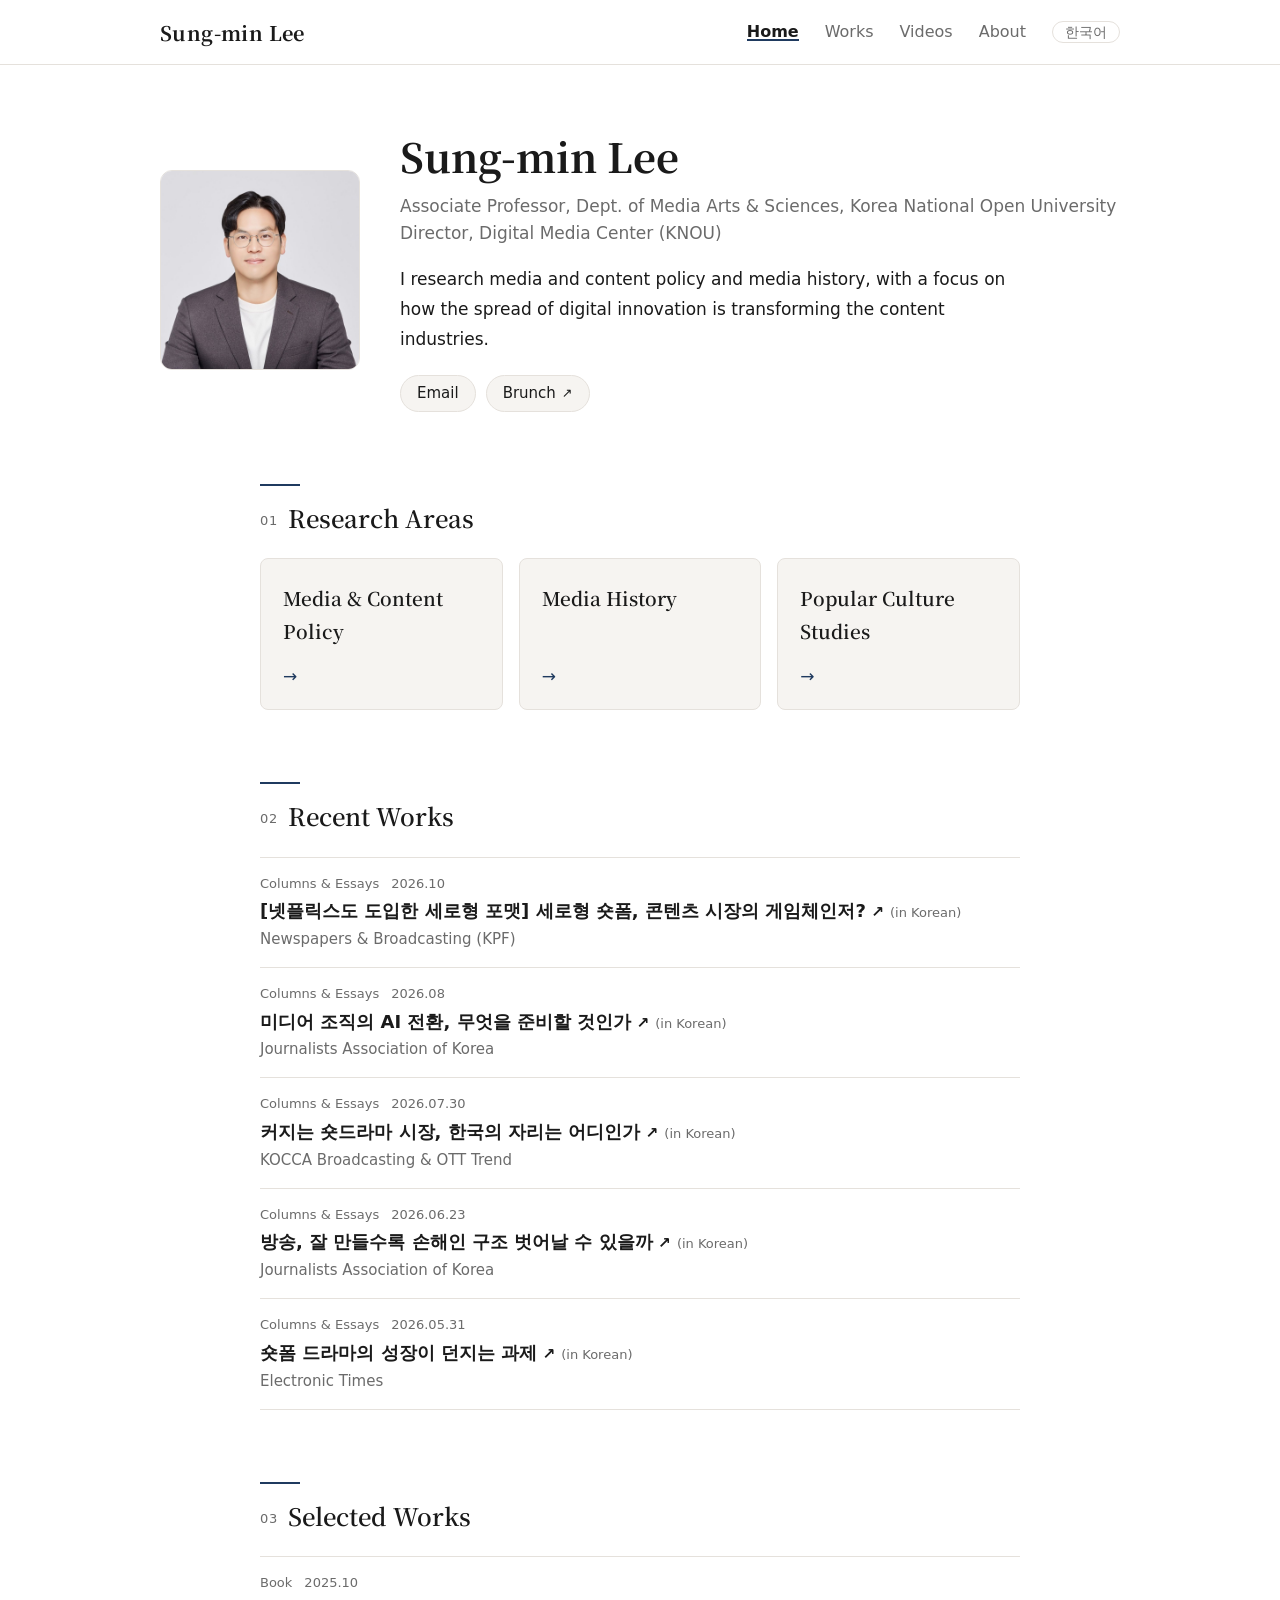
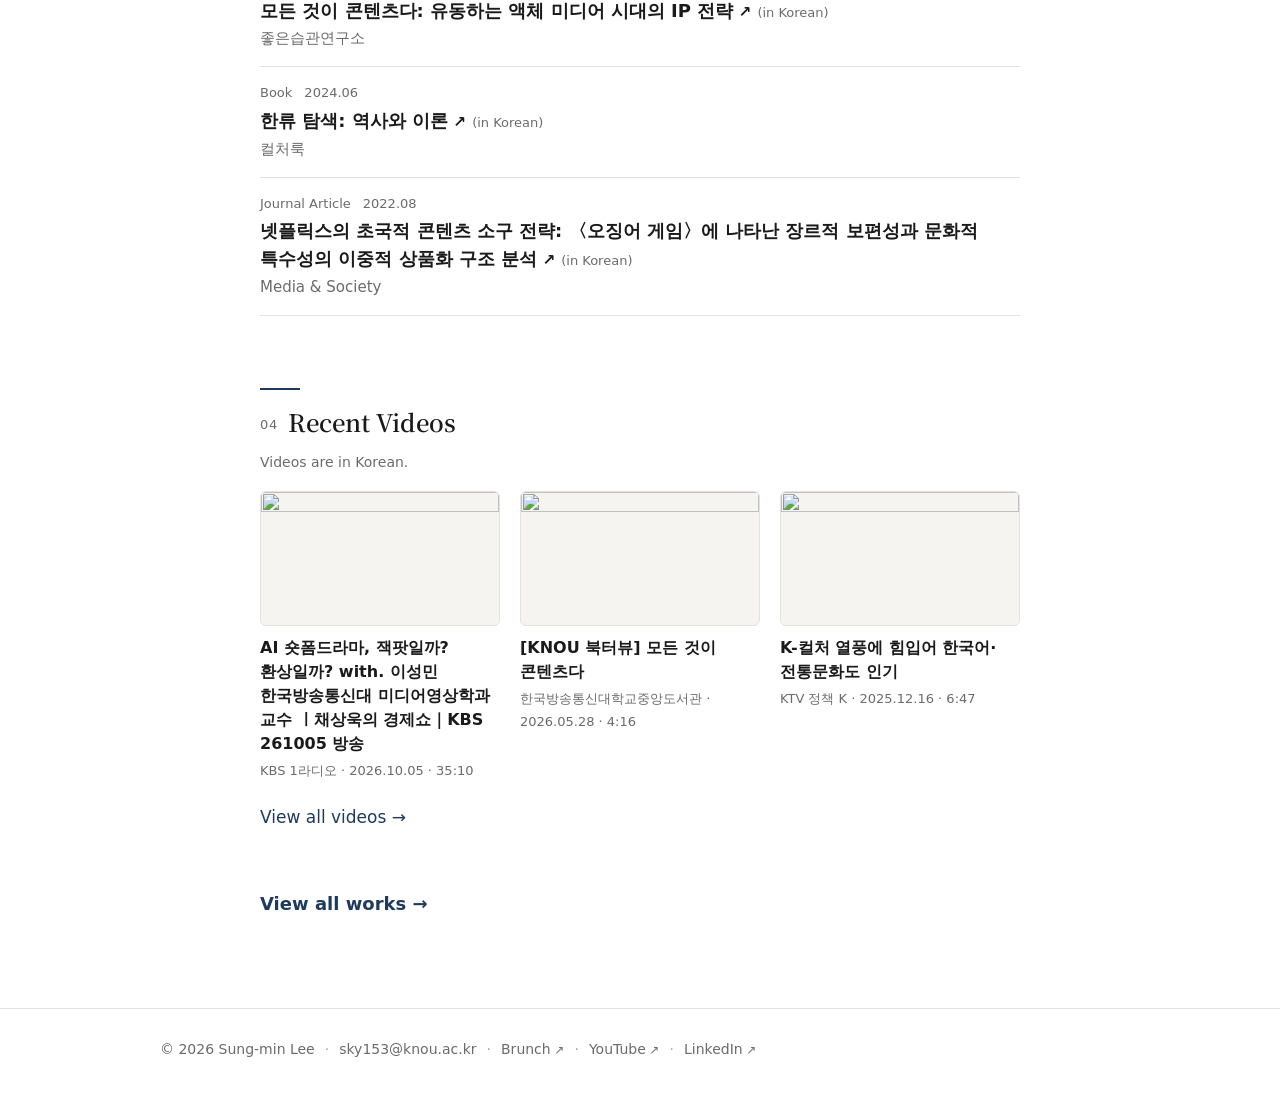
==== en/index.html @ f835ebbb "사이트 갱신" ====
<!DOCTYPE html><html lang="en"><head><meta charset="utf-8"><meta name="viewport" content="width=device-width, initial-scale=1"><title>Sung-min Lee — Media &amp; Content Researcher</title><meta name="description" content="Columns, journal articles, books, research reports and lectures by Sung-min Lee, media and content industry researcher."><link rel="canonical" href="https://starskyplum153.github.io/en/"><link rel="alternate" hreflang="ko" href="https://starskyplum153.github.io/"><link rel="alternate" hreflang="en" href="https://starskyplum153.github.io/en/"><link rel="alternate" hreflang="x-default" href="https://starskyplum153.github.io/"><link rel="icon" type="image/svg+xml" href="/favicon.svg"><link rel="sitemap" href="/sitemap-index.xml"><meta name="color-scheme" content="dark light"><meta name="theme-color" content="#14110f" media="(prefers-color-scheme: dark)"><meta name="theme-color" content="#ffffff" media="(prefers-color-scheme: light)"><meta property="og:type" content="website"><meta property="og:site_name" content="Sung-min Lee — Media &amp; Content Researcher"><meta property="og:title" content="Sung-min Lee — Media &amp; Content Researcher"><meta property="og:description" content="Columns, journal articles, books, research reports and lectures by Sung-min Lee, media and content industry researcher."><meta property="og:url" content="https://starskyplum153.github.io/en/"><meta property="og:locale" content="en_US"><meta property="og:image" content="https://starskyplum153.github.io/images/profile.jpg"><meta name="twitter:card" content="summary"><link rel="preconnect" href="https://fonts.googleapis.com"><link rel="preconnect" href="https://fonts.gstatic.com" crossorigin><link rel="preconnect" href="https://cdn.jsdelivr.net" crossorigin><link rel="stylesheet" href="https://fonts.googleapis.com/css2?family=Noto+Serif+KR:wght@600;700&display=swap"><link rel="stylesheet" href="https://cdn.jsdelivr.net/gh/orioncactus/pretendard@v1.3.9/dist/web/variable/pretendardvariable-dynamic-subset.min.css"><script>
      document.documentElement.classList.add('js');
      document.addEventListener('astro:after-swap', function () { document.documentElement.classList.add('js'); });
    </script><meta name="astro-view-transitions-enabled" content="true"><meta name="astro-view-transitions-fallback" content="animate"><script type="module" src="/_astro/ClientRouter.astro_astro_type_script_index_0_lang.CYDbzu1r.js"></script><link rel="stylesheet" href="/_astro/Base.D7Mw3_2_.css"><style>.video-title[data-astro-cid-bnnieqso],.video-meta[data-astro-cid-bnnieqso]{margin:0}.video-title[data-astro-cid-bnnieqso]{margin:10px 0 4px}
.work[data-astro-cid-6okrshuk]{border-top:1px solid var(--line);padding:20px 0}.work[data-astro-cid-6okrshuk].compact{padding:16px 0}.meta[data-astro-cid-6okrshuk]{color:var(--muted);font-variant-numeric:tabular-nums;gap:12px;font-size:13px;line-height:1.5;display:flex}.title[data-astro-cid-6okrshuk]{font-family:var(--sans);margin:4px 0 2px;font-size:18px;font-weight:700;line-height:1.55}.title[data-astro-cid-6okrshuk] a[data-astro-cid-6okrshuk]{color:var(--text)}.title[data-astro-cid-6okrshuk] a[data-astro-cid-6okrshuk]:hover{color:var(--accent)}.in-ko[data-astro-cid-6okrshuk]{color:var(--muted);margin-left:6px;font-size:13px;font-weight:400}.title-en[data-astro-cid-6okrshuk]{color:var(--muted);margin:0 0 2px;font-size:16px;font-style:italic;line-height:1.6}.byline[data-astro-cid-6okrshuk]{margin:2px 0 0;font-size:16px;line-height:1.6}.compact[data-astro-cid-6okrshuk] .byline[data-astro-cid-6okrshuk]{color:var(--muted);font-size:15px}.summary[data-astro-cid-6okrshuk]{color:var(--muted);margin:4px 0 0;font-size:14px;line-height:1.6}.extras[data-astro-cid-6okrshuk]{flex-wrap:wrap;gap:6px;margin:10px 0 0;display:flex}
.photo[data-astro-cid-6gkthxv2]{object-fit:cover;background:var(--surface);border-radius:12px;flex:none}.photo[data-astro-cid-6gkthxv2].round{border-radius:50%}.placeholder[data-astro-cid-6gkthxv2]{font-family:var(--serif);color:var(--accent);justify-content:center;align-items:center;font-size:64px;font-weight:700;display:flex}
.intro[data-astro-cid-bkwvb2u2]{grid-template-columns:200px 1fr;align-items:center;gap:40px;padding-top:16px;display:grid}.name[data-astro-cid-bkwvb2u2]{margin-bottom:10px;font-size:40px}.titles[data-astro-cid-bkwvb2u2]{color:var(--muted);flex-direction:column;margin:0;line-height:1.6;display:flex}.tagline[data-astro-cid-bkwvb2u2]{max-width:620px;margin:18px 0 0}@media (width<=640px){.intro[data-astro-cid-bkwvb2u2]{grid-template-columns:1fr;gap:24px}.intro[data-astro-cid-bkwvb2u2] .photo{width:140px;height:140px}.name[data-astro-cid-bkwvb2u2]{font-size:32px}}.axes[data-astro-cid-bkwvb2u2]{grid-template-columns:repeat(3,minmax(0,1fr));gap:16px;margin:0;padding:0;list-style:none;display:grid}.axes[data-astro-cid-bkwvb2u2] a[data-astro-cid-bkwvb2u2]{border:1px solid var(--line);background:var(--surface);height:100%;color:var(--text);border-radius:8px;flex-direction:column;gap:6px;padding:22px 22px 18px;display:flex}.axes[data-astro-cid-bkwvb2u2] a[data-astro-cid-bkwvb2u2]:hover{border-color:var(--accent);text-decoration:none}.axis-title[data-astro-cid-bkwvb2u2]{font-family:var(--serif);font-size:19px;font-weight:600}.axis-desc[data-astro-cid-bkwvb2u2]{color:var(--muted);font-size:15px;line-height:1.65}.axis-go[data-astro-cid-bkwvb2u2]{color:var(--accent);margin-top:auto;padding-top:8px}@media (width<=767px){.axes[data-astro-cid-bkwvb2u2]{grid-template-columns:1fr}}.home-videos[data-astro-cid-bkwvb2u2]{grid-template-columns:repeat(3,minmax(0,1fr))}@media (width<=767px){.home-videos[data-astro-cid-bkwvb2u2]{grid-template-columns:1fr}}.work-list[data-astro-cid-bkwvb2u2]{border-bottom:1px solid var(--line);margin:0;padding:0;list-style:none}.note[data-astro-cid-bkwvb2u2]{margin:-12px 0 16px}.more[data-astro-cid-bkwvb2u2]{margin:20px 0 0}.all-works[data-astro-cid-bkwvb2u2]{margin-top:56px;font-size:18px;font-weight:600}
</style></head><body><a class="skip-link" href="#main">Skip to content</a><header class="site-header" data-astro-cid-nen7h5rs><div class="container wide bar" data-astro-cid-nen7h5rs><a class="brand" href="/en/" data-astro-cid-nen7h5rs>Sung-min Lee</a><button class="menu-toggle" type="button" aria-expanded="false" aria-controls="site-nav" aria-label="Open menu" data-astro-cid-nen7h5rs><span aria-hidden="true" data-astro-cid-nen7h5rs></span></button><nav id="site-nav" class="site-nav" aria-label="Main menu" data-astro-cid-nen7h5rs><ul data-astro-cid-nen7h5rs><li data-astro-cid-nen7h5rs><a href="/en/" aria-current="page" data-astro-cid-nen7h5rs>Home</a></li><li data-astro-cid-nen7h5rs><a href="/en/works/" data-astro-cid-nen7h5rs>Works</a></li><li data-astro-cid-nen7h5rs><a href="/en/videos/" data-astro-cid-nen7h5rs>Videos</a></li><li data-astro-cid-nen7h5rs><a href="/en/about/" data-astro-cid-nen7h5rs>About</a></li><li class="lang-switch" data-astro-cid-nen7h5rs><a href="/" hreflang="ko" lang="ko" aria-label="한국어 페이지" data-lang-switch data-astro-cid-nen7h5rs>한국어</a></li></ul></nav></div></header><script type="module">function e(){let e=document.querySelector(`.menu-toggle`),t=document.getElementById(`site-nav`);e&&t&&e.addEventListener(`click`,()=>{let n=e.getAttribute(`aria-expanded`)===`true`;e.setAttribute(`aria-expanded`,String(!n)),t.classList.toggle(`open`,!n)});let n=document.querySelector(`[data-lang-switch]`);n&&n.addEventListener(`click`,()=>{let e=new URL(n.href);e.search=location.search,n.href=e.href})}document.addEventListener(`astro:page-load`,e);</script><main id="main"><div class="container wide" data-astro-cid-bkwvb2u2><section class="intro" data-astro-cid-bkwvb2u2><img class="photo framed" src="/images/profile.jpg" alt="Sung-min Lee" width="200" height="200" style="width:200px;height:200px" data-astro-cid-6gkthxv2><div class="intro-text" data-astro-cid-bkwvb2u2><h1 class="name" data-astro-cid-bkwvb2u2>Sung-min Lee</h1><p class="titles" data-astro-cid-bkwvb2u2><span data-astro-cid-bkwvb2u2>Associate Professor, Dept. of Media Arts &amp; Sciences, Korea National Open University</span><span data-astro-cid-bkwvb2u2>Director, Digital Media Center (KNOU)</span></p><p class="tagline" data-astro-cid-bkwvb2u2>I research media and content policy and media history, with a focus on how the spread of digital innovation is transforming the content industries.</p><div class="btn-row" data-astro-cid-bkwvb2u2><a class="btn" href="mailto:sky153@knou.ac.kr" data-astro-cid-bkwvb2u2>Email</a><a class="btn ext" href="https://brunch.co.kr/@sky153" target="_blank" rel="noopener" data-astro-cid-bkwvb2u2>Brunch</a></div></div></section></div><div class="container" data-astro-cid-bkwvb2u2><section class="section" aria-labelledby="h-axes" data-astro-cid-bkwvb2u2><h2 class="section-title" id="h-axes" data-astro-cid-bkwvb2u2><span class="section-num" data-astro-cid-bkwvb2u2>01</span>Research Areas</h2><ul class="axes" data-astro-cid-bkwvb2u2><li data-astro-cid-bkwvb2u2><a href="/en/works/?topic=policy" data-astro-cid-bkwvb2u2><span class="axis-title" data-astro-cid-bkwvb2u2>Media &amp; Content Policy</span><span class="axis-go" aria-hidden="true" data-astro-cid-bkwvb2u2>→</span></a></li><li data-astro-cid-bkwvb2u2><a href="/en/works/?topic=history" data-astro-cid-bkwvb2u2><span class="axis-title" data-astro-cid-bkwvb2u2>Media History</span><span class="axis-go" aria-hidden="true" data-astro-cid-bkwvb2u2>→</span></a></li><li data-astro-cid-bkwvb2u2><a href="/en/works/?topic=industry,hallyu" data-astro-cid-bkwvb2u2><span class="axis-title" data-astro-cid-bkwvb2u2>Popular Culture Studies</span><span class="axis-go" aria-hidden="true" data-astro-cid-bkwvb2u2>→</span></a></li></ul></section><section class="section" aria-labelledby="h-recent" data-astro-cid-bkwvb2u2><h2 class="section-title" id="h-recent" data-astro-cid-bkwvb2u2><span class="section-num" data-astro-cid-bkwvb2u2>02</span>Recent Works</h2><ul class="work-list" data-astro-cid-bkwvb2u2><li class="work compact" data-tab="column" data-type="column" data-year="2026" data-topics="broadcast,industry" data-tags="숏폼|세로형 포맷|넷플릭스" data-search="[넷플릭스도도입한세로형포맷]세로형숏폼,콘텐츠시장의게임체인저?한국언론진흥재단「신문과방송」2026년10월호newspapers&amp;broadcasting(kpf)숏폼세로형포맷넷플릭스" data-astro-cid-6okrshuk><div class="meta" data-astro-cid-6okrshuk><span class="type" data-astro-cid-6okrshuk>Columns &amp; Essays</span><time datetime="2026-10-01" data-astro-cid-6okrshuk>2026.10</time></div><h3 class="title" data-astro-cid-6okrshuk><a href="https://www.kpf.or.kr/synap/skin/doc.html?fn=P9FHH3F3AMP5QEJ.pdf&amp;rs=/synap/result/research/" target="_blank" rel="noopener" class="ext" data-astro-cid-6okrshuk>[넷플릭스도 도입한 세로형 포맷] 세로형 숏폼, 콘텐츠 시장의 게임체인저?</a><span class="in-ko" data-astro-cid-6okrshuk>(in Korean)</span></h3><p class="byline" data-astro-cid-6okrshuk>Newspapers &amp; Broadcasting (KPF)</p></li><li class="work compact" data-tab="column" data-type="column" data-year="2026" data-topics="industry" data-tags="AI|언론사|제작 관행" data-search="미디어조직의ai전환,무엇을준비할것인가기자협회보「언론다시보기」journalistsassociationofkoreaai언론사제작관행" data-astro-cid-6okrshuk><div class="meta" data-astro-cid-6okrshuk><span class="type" data-astro-cid-6okrshuk>Columns &amp; Essays</span><time datetime="2026-08-01" data-astro-cid-6okrshuk>2026.08</time></div><h3 class="title" data-astro-cid-6okrshuk><a href="http://www.journalist.or.kr/news/article.html?no=61535" target="_blank" rel="noopener" class="ext" data-astro-cid-6okrshuk>미디어 조직의 AI 전환, 무엇을 준비할 것인가</a><span class="in-ko" data-astro-cid-6okrshuk>(in Korean)</span></h3><p class="byline" data-astro-cid-6okrshuk>Journalists Association of Korea</p></li><li class="work compact" data-tab="column" data-type="column" data-year="2026" data-topics="broadcast,industry" data-tags="숏폼|숏드라마|해외 플랫폼" data-search="커지는숏드라마시장,한국의자리는어디인가한국콘텐츠진흥원「방송영상·ott트렌드」2026vol.2koccabroadcasting&amp;otttrend숏폼숏드라마해외플랫폼" data-astro-cid-6okrshuk><div class="meta" data-astro-cid-6okrshuk><span class="type" data-astro-cid-6okrshuk>Columns &amp; Essays</span><time datetime="2026-07-30" data-astro-cid-6okrshuk>2026.07.30</time></div><h3 class="title" data-astro-cid-6okrshuk><a href="https://www.kocca.kr/trendott/2026/vol02/spotlight_1.html" target="_blank" rel="noopener" class="ext" data-astro-cid-6okrshuk>커지는 숏드라마 시장, 한국의 자리는 어디인가</a><span class="in-ko" data-astro-cid-6okrshuk>(in Korean)</span></h3><p class="byline" data-astro-cid-6okrshuk>KOCCA Broadcasting &amp; OTT Trend</p></li><li class="work compact" data-tab="column" data-type="column" data-year="2026" data-topics="broadcast,policy" data-tags="제작비|재원 구조|지상파" data-search="방송,잘만들수록손해인구조벗어날수있을까기자협회보「언론다시보기」journalistsassociationofkorea제작비재원구조지상파" data-astro-cid-6okrshuk><div class="meta" data-astro-cid-6okrshuk><span class="type" data-astro-cid-6okrshuk>Columns &amp; Essays</span><time datetime="2026-06-23" data-astro-cid-6okrshuk>2026.06.23</time></div><h3 class="title" data-astro-cid-6okrshuk><a href="http://www.journalist.or.kr/news/article.html?no=61136" target="_blank" rel="noopener" class="ext" data-astro-cid-6okrshuk>방송, 잘 만들수록 손해인 구조 벗어날 수 있을까</a><span class="in-ko" data-astro-cid-6okrshuk>(in Korean)</span></h3><p class="byline" data-astro-cid-6okrshuk>Journalists Association of Korea</p></li><li class="work compact" data-tab="column" data-type="column" data-year="2026" data-topics="broadcast,industry" data-tags="숏폼|숏드라마" data-search="숏폼드라마의성장이던지는과제전자신문「et시론」electronictimes숏폼숏드라마" data-astro-cid-6okrshuk><div class="meta" data-astro-cid-6okrshuk><span class="type" data-astro-cid-6okrshuk>Columns &amp; Essays</span><time datetime="2026-05-31" data-astro-cid-6okrshuk>2026.05.31</time></div><h3 class="title" data-astro-cid-6okrshuk><a href="https://www.etnews.com/20260531000069" target="_blank" rel="noopener" class="ext" data-astro-cid-6okrshuk>숏폼 드라마의 성장이 던지는 과제</a><span class="in-ko" data-astro-cid-6okrshuk>(in Korean)</span></h3><p class="byline" data-astro-cid-6okrshuk>Electronic Times</p></li></ul></section><section class="section" aria-labelledby="h-featured" data-astro-cid-bkwvb2u2><h2 class="section-title" id="h-featured" data-astro-cid-bkwvb2u2><span class="section-num" data-astro-cid-bkwvb2u2>03</span>Selected Works</h2><ul class="work-list" data-astro-cid-bkwvb2u2><li class="work compact" data-tab="publication" data-type="book" data-year="2025" data-topics="industry" data-tags="콘텐츠 IP|액체 미디어" data-search="모든것이콘텐츠다:유동하는액체미디어시대의ip전략everythingiscontent:ipstrategyintheageofliquidmedia좋은습관연구소콘텐츠ip액체미디어" data-astro-cid-6okrshuk><div class="meta" data-astro-cid-6okrshuk><span class="type" data-astro-cid-6okrshuk>Book</span><time datetime="2025-10-01" data-astro-cid-6okrshuk>2025.10</time></div><h3 class="title" data-astro-cid-6okrshuk><a href="https://www.aladin.co.kr/shop/wproduct.aspx?ItemId=372904233" target="_blank" rel="noopener" class="ext" data-astro-cid-6okrshuk>모든 것이 콘텐츠다: 유동하는 액체 미디어 시대의 IP 전략</a><span class="in-ko" data-astro-cid-6okrshuk>(in Korean)</span></h3><p class="byline" data-astro-cid-6okrshuk>좋은습관연구소</p></li><li class="work compact" data-tab="publication" data-type="book" data-year="2024" data-topics="hallyu,history" data-tags="한류|이론|수상작" data-search="한류탐색:역사와이론exploringhallyu:historyandtheory컬처룩제23회한국방송학회학술상저술부문한류이론수상작" data-astro-cid-6okrshuk><div class="meta" data-astro-cid-6okrshuk><span class="type" data-astro-cid-6okrshuk>Book</span><time datetime="2024-06-01" data-astro-cid-6okrshuk>2024.06</time></div><h3 class="title" data-astro-cid-6okrshuk><a href="https://www.aladin.co.kr/shop/wproduct.aspx?ItemId=341541608" target="_blank" rel="noopener" class="ext" data-astro-cid-6okrshuk>한류 탐색: 역사와 이론</a><span class="in-ko" data-astro-cid-6okrshuk>(in Korean)</span></h3><p class="byline" data-astro-cid-6okrshuk>컬처룩</p></li><li class="work compact" data-tab="publication" data-type="paper" data-year="2022" data-topics="broadcast,hallyu" data-tags="넷플릭스|오징어 게임|이중상품화" data-search="넷플릭스의초국적콘텐츠소구전략:〈오징어게임〉에나타난장르적보편성과문화적특수성의이중적상품화구조분석언론과사회30(3),5–41media&amp;society넷플릭스오징어게임이중상품화" data-astro-cid-6okrshuk><div class="meta" data-astro-cid-6okrshuk><span class="type" data-astro-cid-6okrshuk>Journal Article</span><time datetime="2022-08-01" data-astro-cid-6okrshuk>2022.08</time></div><h3 class="title" data-astro-cid-6okrshuk><a href="https://doi.org/10.52874/medsoc.2022.08.30.3.5" target="_blank" rel="noopener" class="ext" data-astro-cid-6okrshuk>넷플릭스의 초국적 콘텐츠 소구 전략: 〈오징어 게임〉에 나타난 장르적 보편성과 문화적 특수성의 이중적 상품화 구조 분석</a><span class="in-ko" data-astro-cid-6okrshuk>(in Korean)</span></h3><p class="byline" data-astro-cid-6okrshuk>Media &amp; Society</p></li></ul></section><section class="section" aria-labelledby="h-videos" data-astro-cid-bkwvb2u2><h2 class="section-title" id="h-videos" data-astro-cid-bkwvb2u2><span class="section-num" data-astro-cid-bkwvb2u2>04</span>Recent Videos</h2><p class="muted small note" data-astro-cid-bkwvb2u2>Videos are in Korean.</p><ul class="video-grid home-videos" data-astro-cid-bkwvb2u2><li class="video-card" data-search="ai숏폼드라마,잭팟일까?환상일까?with.이성민한국방송통신대미디어영상학과교수ㅣ채상욱의경제쇼｜kbs261005방송kbs1라디오" data-astro-cid-bnnieqso><a href="https://www.youtube.com/watch?v=yx-SPOkgRG0" target="_blank" rel="noopener" data-astro-cid-bnnieqso><img class="video-thumb framed" src="https://i.ytimg.com/vi/yx-SPOkgRG0/hqdefault.jpg" alt="" loading="lazy" decoding="async" width="480" height="270" data-astro-cid-bnnieqso><p class="video-title" data-astro-cid-bnnieqso>AI 숏폼드라마, 잭팟일까? 환상일까? with. 이성민 한국방송통신대 미디어영상학과 교수 ㅣ채상욱의 경제쇼｜KBS 261005 방송<span class="visually-hidden" data-astro-cid-bnnieqso> (YouTube)</span></p><p class="video-meta" data-astro-cid-bnnieqso>KBS 1라디오 · 2026.10.05 · 35:10</p></a></li><li class="video-card" data-search="[knou북터뷰]모든것이콘텐츠다한국방송통신대학교중앙도서관" data-astro-cid-bnnieqso><a href="https://www.youtube.com/watch?v=ISzXc4Fq9uE" target="_blank" rel="noopener" data-astro-cid-bnnieqso><img class="video-thumb framed" src="https://i.ytimg.com/vi/ISzXc4Fq9uE/hqdefault.jpg" alt="" loading="lazy" decoding="async" width="480" height="270" data-astro-cid-bnnieqso><p class="video-title" data-astro-cid-bnnieqso>[KNOU 북터뷰] 모든 것이 콘텐츠다<span class="visually-hidden" data-astro-cid-bnnieqso> (YouTube)</span></p><p class="video-meta" data-astro-cid-bnnieqso>한국방송통신대학교중앙도서관 · 2026.05.28 · 4:16</p></a></li><li class="video-card" data-search="k-컬처열풍에힘입어한국어·전통문화도인기ktv정책k" data-astro-cid-bnnieqso><a href="https://www.youtube.com/watch?v=gNJNa_JSUPU" target="_blank" rel="noopener" data-astro-cid-bnnieqso><img class="video-thumb framed" src="https://i.ytimg.com/vi/gNJNa_JSUPU/hqdefault.jpg" alt="" loading="lazy" decoding="async" width="480" height="270" data-astro-cid-bnnieqso><p class="video-title" data-astro-cid-bnnieqso>K-컬처 열풍에 힘입어 한국어·전통문화도 인기<span class="visually-hidden" data-astro-cid-bnnieqso> (YouTube)</span></p><p class="video-meta" data-astro-cid-bnnieqso>KTV 정책 K · 2025.12.16 · 6:47</p></a></li></ul><p class="more" data-astro-cid-bkwvb2u2><a href="/en/videos/" data-astro-cid-bkwvb2u2>View all videos →</a></p></section><p class="more all-works" data-astro-cid-bkwvb2u2><a href="/en/works/" data-astro-cid-bkwvb2u2>View all works →</a></p></div></main><footer class="site-footer" data-astro-cid-jo6i4kqk><div class="container wide" data-astro-cid-jo6i4kqk><p data-astro-cid-jo6i4kqk><span data-astro-cid-jo6i4kqk>© 2026 Sung-min Lee</span><span class="sep" aria-hidden="true" data-astro-cid-jo6i4kqk>·</span><a href="mailto:sky153@knou.ac.kr" data-astro-cid-jo6i4kqk>sky153@knou.ac.kr</a><span class="sep" aria-hidden="true" data-astro-cid-jo6i4kqk>·</span><a href="https://brunch.co.kr/@sky153" target="_blank" rel="noopener" class="ext" data-astro-cid-jo6i4kqk>Brunch</a><span class="sep" aria-hidden="true" data-astro-cid-jo6i4kqk>·</span><a href="https://www.youtube.com/playlist?list=PL-5cafgXe9J7DGE9fxFUkvdjP_FtW9LIz" target="_blank" rel="noopener" class="ext" data-astro-cid-jo6i4kqk>YouTube</a><span class="sep" aria-hidden="true" data-astro-cid-jo6i4kqk>·</span><a href="https://www.linkedin.com/in/sungmin-lee-b3a149120" target="_blank" rel="noopener" class="ext" data-astro-cid-jo6i4kqk>LinkedIn</a></p></div></footer></body></html>
---- _astro/Base.D7Mw3_2_.css ----
.astro-route-announcer{clip:rect(0 0 0 0);clip-path:inset(50%);white-space:nowrap;width:1px;height:1px;position:absolute;top:0;left:0;overflow:hidden}.site-header[data-astro-cid-nen7h5rs]{border-bottom:1px solid var(--line)}.bar[data-astro-cid-nen7h5rs]{flex-wrap:wrap;justify-content:space-between;align-items:center;gap:16px;min-height:64px;display:flex}.brand[data-astro-cid-nen7h5rs]{font-family:var(--serif);color:var(--text);letter-spacing:.02em;font-size:20px;font-weight:700}.brand[data-astro-cid-nen7h5rs]:hover{color:var(--accent);text-decoration:none}.site-nav[data-astro-cid-nen7h5rs] ul[data-astro-cid-nen7h5rs]{flex-wrap:wrap;align-items:center;gap:4px 26px;margin:0;padding:0;list-style:none;display:flex}.site-nav[data-astro-cid-nen7h5rs] a[data-astro-cid-nen7h5rs]{color:var(--muted);font-size:16px}.site-nav[data-astro-cid-nen7h5rs] a[data-astro-cid-nen7h5rs]:hover{color:var(--text);text-decoration:none}.site-nav[data-astro-cid-nen7h5rs] a[data-astro-cid-nen7h5rs][aria-current=page]{color:var(--text);box-shadow:inset 0 -2px 0 var(--accent);font-weight:600}.lang-switch[data-astro-cid-nen7h5rs] a[data-astro-cid-nen7h5rs]{border:1px solid var(--line);border-radius:999px;padding:2px 12px;font-size:14px}.lang-switch[data-astro-cid-nen7h5rs] a[data-astro-cid-nen7h5rs]:hover{border-color:var(--accent)}.menu-toggle[data-astro-cid-nen7h5rs]{display:none}@media (width<=767px){.js .menu-toggle[data-astro-cid-nen7h5rs]{width:44px;height:44px;color:var(--text);cursor:pointer;background:0 0;border:0;justify-content:center;align-items:center;margin-right:-10px;display:inline-flex}.menu-toggle[data-astro-cid-nen7h5rs] span[data-astro-cid-nen7h5rs],.menu-toggle[data-astro-cid-nen7h5rs] span[data-astro-cid-nen7h5rs]:before,.menu-toggle[data-astro-cid-nen7h5rs] span[data-astro-cid-nen7h5rs]:after{content:"";background:currentColor;width:22px;height:2px;display:block;position:relative}.menu-toggle[data-astro-cid-nen7h5rs] span[data-astro-cid-nen7h5rs]:before{position:absolute;top:-7px}.menu-toggle[data-astro-cid-nen7h5rs] span[data-astro-cid-nen7h5rs]:after{position:absolute;top:7px}.menu-toggle[data-astro-cid-nen7h5rs][aria-expanded=true] span[data-astro-cid-nen7h5rs]{background:0 0}.menu-toggle[data-astro-cid-nen7h5rs][aria-expanded=true] span[data-astro-cid-nen7h5rs]:before{top:0;transform:rotate(45deg)}.menu-toggle[data-astro-cid-nen7h5rs][aria-expanded=true] span[data-astro-cid-nen7h5rs]:after{top:0;transform:rotate(-45deg)}.js .site-nav[data-astro-cid-nen7h5rs]{width:100%;display:none}.js .site-nav[data-astro-cid-nen7h5rs].open{display:block}.site-nav[data-astro-cid-nen7h5rs]{padding-bottom:12px}.js .site-nav[data-astro-cid-nen7h5rs] ul[data-astro-cid-nen7h5rs]{flex-direction:column;align-items:flex-start;gap:0}.js .site-nav[data-astro-cid-nen7h5rs] li[data-astro-cid-nen7h5rs]{width:100%}.js .site-nav[data-astro-cid-nen7h5rs] li[data-astro-cid-nen7h5rs] a[data-astro-cid-nen7h5rs]{padding:10px 0;display:block}.js .site-nav[data-astro-cid-nen7h5rs] .lang-switch[data-astro-cid-nen7h5rs] a[data-astro-cid-nen7h5rs]{margin-top:8px;padding:2px 12px;display:inline-block}}.site-footer[data-astro-cid-jo6i4kqk]{border-top:1px solid var(--line);color:var(--muted);padding:28px 0 40px;font-size:14px}.site-footer[data-astro-cid-jo6i4kqk] p[data-astro-cid-jo6i4kqk]{flex-wrap:wrap;gap:4px 10px;margin:0;display:flex}.site-footer[data-astro-cid-jo6i4kqk] a[data-astro-cid-jo6i4kqk]{color:var(--muted)}.site-footer[data-astro-cid-jo6i4kqk] a[data-astro-cid-jo6i4kqk]:hover{color:var(--text)}.sep[data-astro-cid-jo6i4kqk]{opacity:.6}:root{--bg:#14110f;--surface:#1d1917;--text:#ece8e3;--muted:#a09a92;--line:#2c2723;--accent:#9db8d8;--accent-soft:#24303d;--serif:"Noto Serif KR", "Nanum Myeongjo", serif;--sans:"Pretendard Variable", Pretendard, "Noto Sans KR", -apple-system, BlinkMacSystemFont, system-ui, sans-serif;--w-text:760px;--w-wide:960px;--gutter:20px;color-scheme:dark}@media (prefers-color-scheme:light){:root:not([data-theme=dark]){--bg:#fff;--surface:#f6f4f1;--text:#1a1a1a;--muted:#6b6b6b;--line:#e5e1dc;--accent:#1f3a5f;--accent-soft:#eef2f7;color-scheme:light}}*,:before,:after{box-sizing:border-box}html{-webkit-text-size-adjust:100%}body{background:var(--bg);color:var(--text);font-family:var(--sans);word-break:keep-all;overflow-wrap:anywhere;-webkit-font-smoothing:antialiased;margin:0;font-size:17px;font-weight:400;line-height:1.75}[hidden]{display:none!important}img{max-width:100%;height:auto;display:block}a{color:var(--accent);text-underline-offset:3px;text-decoration:none}a:hover{text-decoration:underline}:focus-visible{outline:2px solid var(--accent);outline-offset:3px;border-radius:2px}h1,h2,h3{font-family:var(--serif);margin:0;font-weight:700;line-height:1.35}.visually-hidden{clip:rect(0 0 0 0);white-space:nowrap;border:0;width:1px;height:1px;margin:-1px;padding:0;overflow:hidden;position:absolute!important}.skip-link{z-index:100;background:var(--surface);color:var(--text);border:1px solid var(--line);padding:8px 14px;position:absolute;top:-48px;left:8px}.skip-link:focus{top:8px}.container{max-width:calc(var(--w-text) + var(--gutter) * 2);padding:0 var(--gutter);margin:0 auto}.container.wide{max-width:calc(var(--w-wide) + var(--gutter) * 2)}main{min-height:60vh;padding:48px 0 88px}.section{margin-top:72px}.section-title{margin-bottom:24px;font-size:24px;font-weight:600}.section-title:before{content:"";background:var(--accent);width:40px;height:2px;margin-bottom:16px;display:block}.section-num{font-family:var(--sans);color:var(--muted);letter-spacing:.05em;vertical-align:3px;margin-right:10px;font-size:13px;font-weight:500}.page-title{margin-bottom:12px;font-size:32px}.page-title:before{content:"";background:var(--accent);width:40px;height:2px;margin-bottom:18px;display:block}.page-lead{color:var(--muted);margin:0 0 32px}.muted{color:var(--muted)}.small{font-size:14px}.ext:after{content:" ↗";font-size:.85em}.btn{border:1px solid var(--line);background:var(--surface);color:var(--text);font:inherit;cursor:pointer;border-radius:999px;align-items:center;gap:6px;padding:7px 16px;font-size:15px;line-height:1.4;display:inline-flex}.btn:hover{border-color:var(--accent);color:var(--accent);text-decoration:none}.btn-row{flex-wrap:wrap;gap:10px;margin-top:20px;display:flex}.chip{border:1px solid var(--line);background:var(--surface);color:var(--text);font:inherit;cursor:pointer;border-radius:999px;align-items:center;gap:4px;padding:4px 12px;font-size:14px;line-height:1.5;display:inline-flex}.chip:hover{border-color:var(--accent);text-decoration:none}.chip[aria-pressed=true]{background:var(--accent-soft);border-color:var(--accent);color:var(--accent);font-weight:600}.chip .count{color:var(--muted);font-size:11px;font-weight:400}.chip.sm{padding:2px 10px;font-size:13px}.chip-row{flex-wrap:wrap;gap:8px;display:flex}.mini{border:1px solid var(--line);border-radius:4px;padding:1px 9px;font-size:13px;line-height:1.5;display:inline-block}.mini.link{color:var(--accent)}.mini.topic{color:var(--text);background:var(--surface);font-weight:600}.mini.tag{color:var(--muted);border-color:#0000;padding:1px 4px}.mini:hover{border-color:var(--accent);text-decoration:none}.framed{border:1px solid var(--line)}.timeline{margin:0;padding:0;list-style:none}.timeline li{border-top:1px solid var(--line);grid-template-columns:150px 1fr;gap:16px;padding:8px 0;display:grid}.timeline li:last-child{border-bottom:1px solid var(--line)}.timeline .period{color:var(--muted);font-variant-numeric:tabular-nums}@media (width<=560px){.timeline li{grid-template-columns:1fr;gap:0}}.plain-list{margin:0;padding:0;list-style:none}.plain-list li{padding:6px 0}input[type=search],select{font:inherit;color:var(--text);background:var(--surface);border:1px solid var(--line);border-radius:6px;padding:8px 12px;font-size:15px}input[type=search]::placeholder{color:var(--muted);opacity:1}input[type=search]:focus,select:focus{border-color:var(--accent);box-shadow:0 0 0 1px var(--accent);outline:none}.needs-js{display:none}.js .needs-js{display:block}.video-grid{grid-template-columns:repeat(3,minmax(0,1fr));gap:28px 20px;margin:0;padding:0;list-style:none;display:grid}@media (width<=900px){.video-grid{grid-template-columns:repeat(2,minmax(0,1fr))}}@media (width<=560px){.video-grid{grid-template-columns:1fr}}.video-card a{color:var(--text);display:block}.video-card a:hover{text-decoration:none}.video-card a:hover .video-title{color:var(--accent);text-decoration:underline}.video-thumb{aspect-ratio:16/9;object-fit:cover;background:var(--surface);border-radius:6px;width:100%}.video-title{margin:10px 0 4px;font-size:16px;font-weight:600;line-height:1.5}.video-meta{color:var(--muted);font-size:13px}
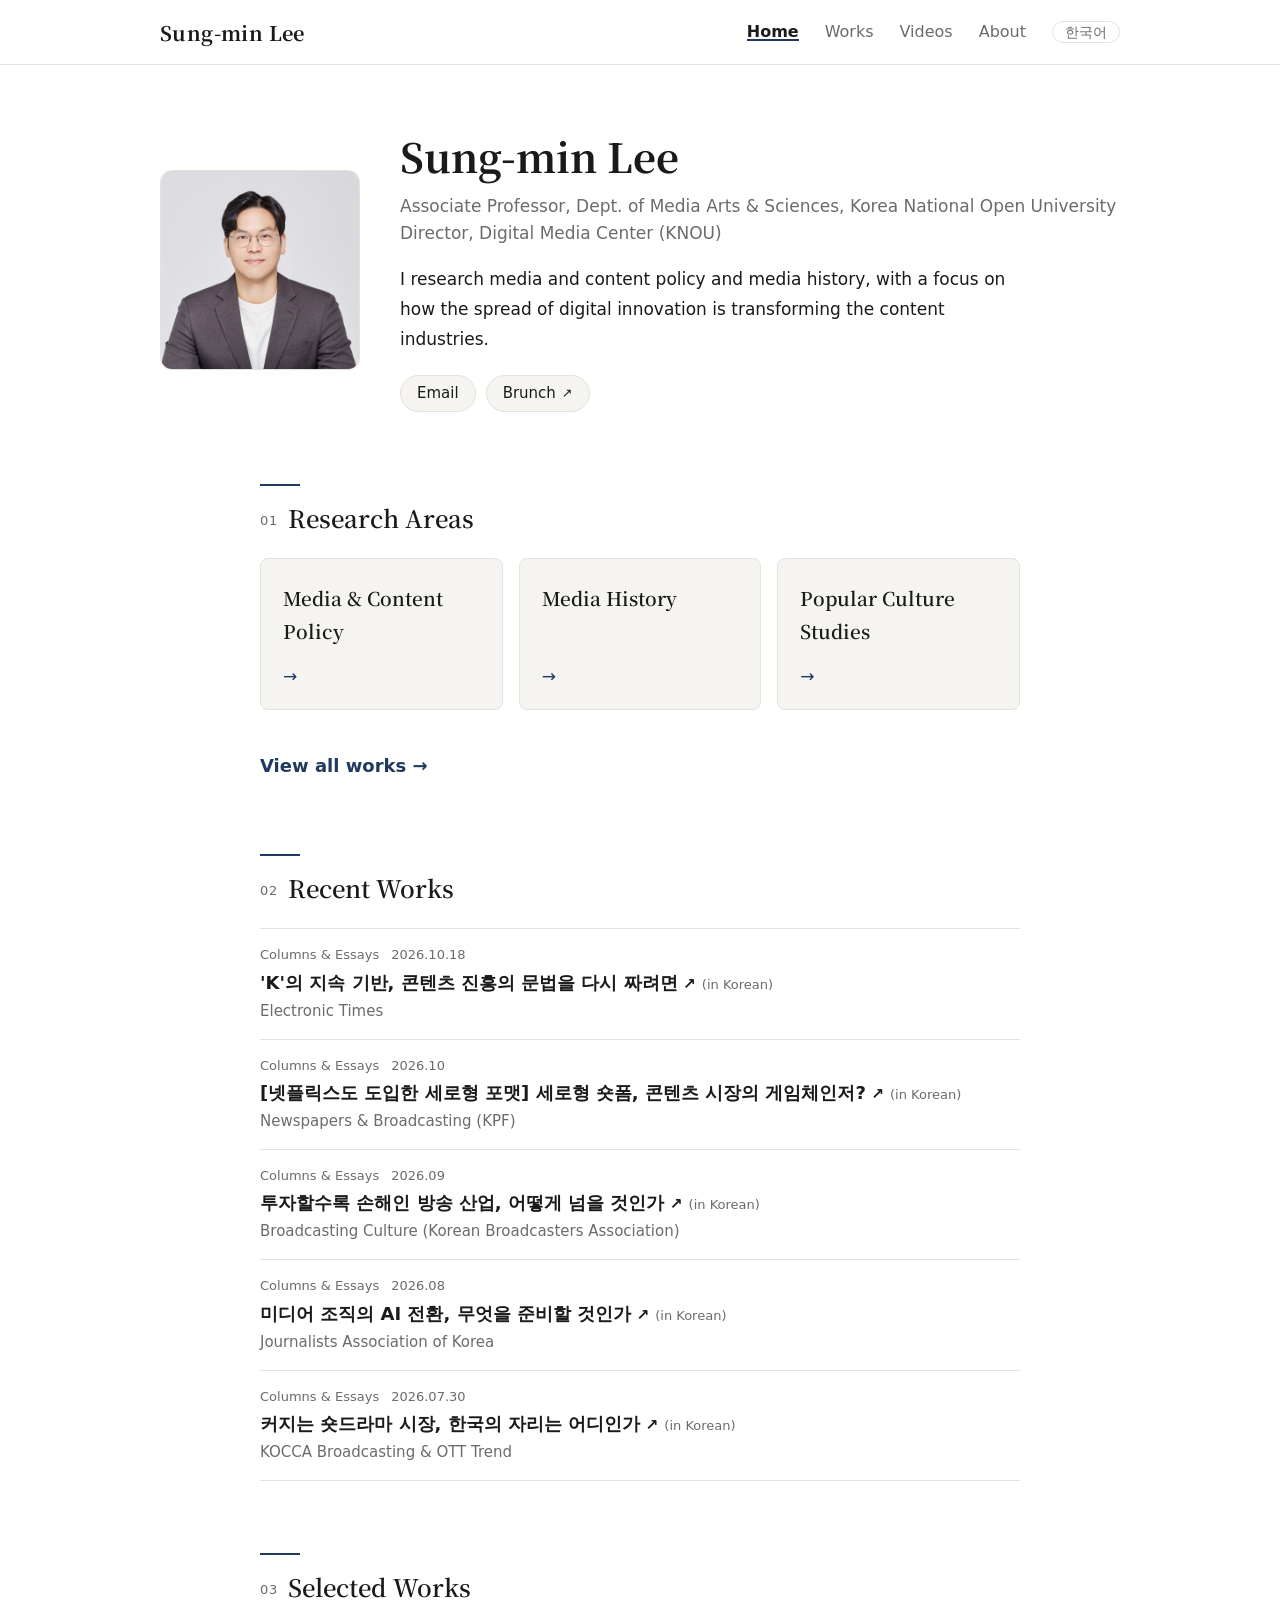
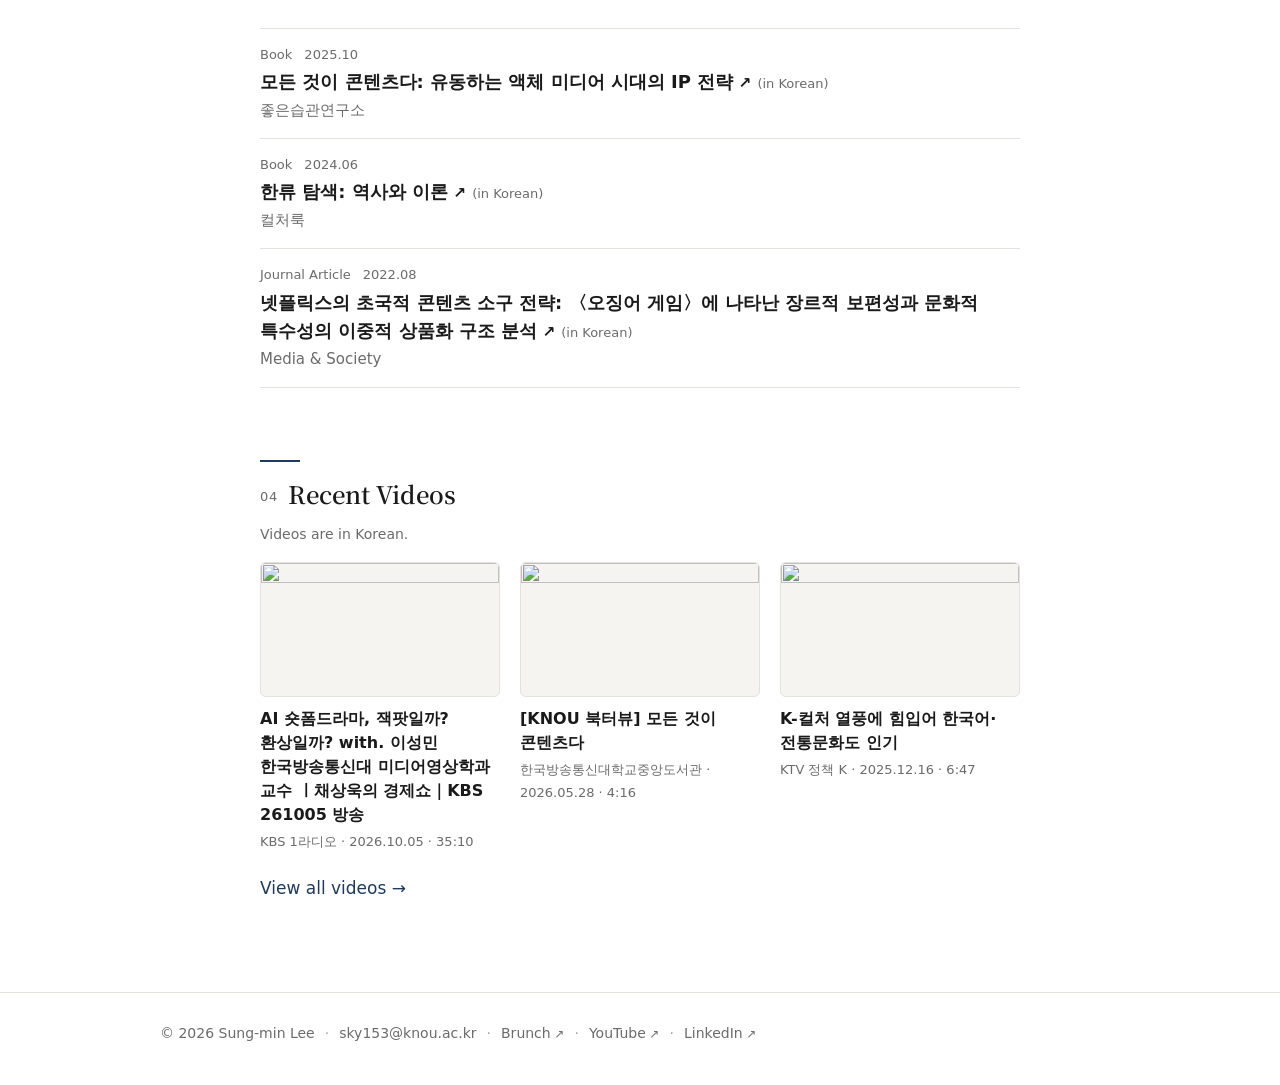
==== commit 381961cd: "사이트 갱신" ====
--- a/en/index.html
+++ b/en/index.html
@@ -4,5 +4,5 @@
     </script><meta name="astro-view-transitions-enabled" content="true"><meta name="astro-view-transitions-fallback" content="animate"><script type="module" src="/_astro/ClientRouter.astro_astro_type_script_index_0_lang.CYDbzu1r.js"></script><link rel="stylesheet" href="/_astro/Base.D7Mw3_2_.css"><style>.video-title[data-astro-cid-bnnieqso],.video-meta[data-astro-cid-bnnieqso]{margin:0}.video-title[data-astro-cid-bnnieqso]{margin:10px 0 4px}
 .work[data-astro-cid-6okrshuk]{border-top:1px solid var(--line);padding:20px 0}.work[data-astro-cid-6okrshuk].compact{padding:16px 0}.meta[data-astro-cid-6okrshuk]{color:var(--muted);font-variant-numeric:tabular-nums;gap:12px;font-size:13px;line-height:1.5;display:flex}.title[data-astro-cid-6okrshuk]{font-family:var(--sans);margin:4px 0 2px;font-size:18px;font-weight:700;line-height:1.55}.title[data-astro-cid-6okrshuk] a[data-astro-cid-6okrshuk]{color:var(--text)}.title[data-astro-cid-6okrshuk] a[data-astro-cid-6okrshuk]:hover{color:var(--accent)}.in-ko[data-astro-cid-6okrshuk]{color:var(--muted);margin-left:6px;font-size:13px;font-weight:400}.title-en[data-astro-cid-6okrshuk]{color:var(--muted);margin:0 0 2px;font-size:16px;font-style:italic;line-height:1.6}.byline[data-astro-cid-6okrshuk]{margin:2px 0 0;font-size:16px;line-height:1.6}.compact[data-astro-cid-6okrshuk] .byline[data-astro-cid-6okrshuk]{color:var(--muted);font-size:15px}.summary[data-astro-cid-6okrshuk]{color:var(--muted);margin:4px 0 0;font-size:14px;line-height:1.6}.extras[data-astro-cid-6okrshuk]{flex-wrap:wrap;gap:6px;margin:10px 0 0;display:flex}
 .photo[data-astro-cid-6gkthxv2]{object-fit:cover;background:var(--surface);border-radius:12px;flex:none}.photo[data-astro-cid-6gkthxv2].round{border-radius:50%}.placeholder[data-astro-cid-6gkthxv2]{font-family:var(--serif);color:var(--accent);justify-content:center;align-items:center;font-size:64px;font-weight:700;display:flex}
-.intro[data-astro-cid-bkwvb2u2]{grid-template-columns:200px 1fr;align-items:center;gap:40px;padding-top:16px;display:grid}.name[data-astro-cid-bkwvb2u2]{margin-bottom:10px;font-size:40px}.titles[data-astro-cid-bkwvb2u2]{color:var(--muted);flex-direction:column;margin:0;line-height:1.6;display:flex}.tagline[data-astro-cid-bkwvb2u2]{max-width:620px;margin:18px 0 0}@media (width<=640px){.intro[data-astro-cid-bkwvb2u2]{grid-template-columns:1fr;gap:24px}.intro[data-astro-cid-bkwvb2u2] .photo{width:140px;height:140px}.name[data-astro-cid-bkwvb2u2]{font-size:32px}}.axes[data-astro-cid-bkwvb2u2]{grid-template-columns:repeat(3,minmax(0,1fr));gap:16px;margin:0;padding:0;list-style:none;display:grid}.axes[data-astro-cid-bkwvb2u2] a[data-astro-cid-bkwvb2u2]{border:1px solid var(--line);background:var(--surface);height:100%;color:var(--text);border-radius:8px;flex-direction:column;gap:6px;padding:22px 22px 18px;display:flex}.axes[data-astro-cid-bkwvb2u2] a[data-astro-cid-bkwvb2u2]:hover{border-color:var(--accent);text-decoration:none}.axis-title[data-astro-cid-bkwvb2u2]{font-family:var(--serif);font-size:19px;font-weight:600}.axis-desc[data-astro-cid-bkwvb2u2]{color:var(--muted);font-size:15px;line-height:1.65}.axis-go[data-astro-cid-bkwvb2u2]{color:var(--accent);margin-top:auto;padding-top:8px}@media (width<=767px){.axes[data-astro-cid-bkwvb2u2]{grid-template-columns:1fr}}.home-videos[data-astro-cid-bkwvb2u2]{grid-template-columns:repeat(3,minmax(0,1fr))}@media (width<=767px){.home-videos[data-astro-cid-bkwvb2u2]{grid-template-columns:1fr}}.work-list[data-astro-cid-bkwvb2u2]{border-bottom:1px solid var(--line);margin:0;padding:0;list-style:none}.note[data-astro-cid-bkwvb2u2]{margin:-12px 0 16px}.more[data-astro-cid-bkwvb2u2]{margin:20px 0 0}.all-works[data-astro-cid-bkwvb2u2]{margin-top:56px;font-size:18px;font-weight:600}
-</style></head><body><a class="skip-link" href="#main">Skip to content</a><header class="site-header" data-astro-cid-nen7h5rs><div class="container wide bar" data-astro-cid-nen7h5rs><a class="brand" href="/en/" data-astro-cid-nen7h5rs>Sung-min Lee</a><button class="menu-toggle" type="button" aria-expanded="false" aria-controls="site-nav" aria-label="Open menu" data-astro-cid-nen7h5rs><span aria-hidden="true" data-astro-cid-nen7h5rs></span></button><nav id="site-nav" class="site-nav" aria-label="Main menu" data-astro-cid-nen7h5rs><ul data-astro-cid-nen7h5rs><li data-astro-cid-nen7h5rs><a href="/en/" aria-current="page" data-astro-cid-nen7h5rs>Home</a></li><li data-astro-cid-nen7h5rs><a href="/en/works/" data-astro-cid-nen7h5rs>Works</a></li><li data-astro-cid-nen7h5rs><a href="/en/videos/" data-astro-cid-nen7h5rs>Videos</a></li><li data-astro-cid-nen7h5rs><a href="/en/about/" data-astro-cid-nen7h5rs>About</a></li><li class="lang-switch" data-astro-cid-nen7h5rs><a href="/" hreflang="ko" lang="ko" aria-label="한국어 페이지" data-lang-switch data-astro-cid-nen7h5rs>한국어</a></li></ul></nav></div></header><script type="module">function e(){let e=document.querySelector(`.menu-toggle`),t=document.getElementById(`site-nav`);e&&t&&e.addEventListener(`click`,()=>{let n=e.getAttribute(`aria-expanded`)===`true`;e.setAttribute(`aria-expanded`,String(!n)),t.classList.toggle(`open`,!n)});let n=document.querySelector(`[data-lang-switch]`);n&&n.addEventListener(`click`,()=>{let e=new URL(n.href);e.search=location.search,n.href=e.href})}document.addEventListener(`astro:page-load`,e);</script><main id="main"><div class="container wide" data-astro-cid-bkwvb2u2><section class="intro" data-astro-cid-bkwvb2u2><img class="photo framed" src="/images/profile.jpg" alt="Sung-min Lee" width="200" height="200" style="width:200px;height:200px" data-astro-cid-6gkthxv2><div class="intro-text" data-astro-cid-bkwvb2u2><h1 class="name" data-astro-cid-bkwvb2u2>Sung-min Lee</h1><p class="titles" data-astro-cid-bkwvb2u2><span data-astro-cid-bkwvb2u2>Associate Professor, Dept. of Media Arts &amp; Sciences, Korea National Open University</span><span data-astro-cid-bkwvb2u2>Director, Digital Media Center (KNOU)</span></p><p class="tagline" data-astro-cid-bkwvb2u2>I research media and content policy and media history, with a focus on how the spread of digital innovation is transforming the content industries.</p><div class="btn-row" data-astro-cid-bkwvb2u2><a class="btn" href="mailto:sky153@knou.ac.kr" data-astro-cid-bkwvb2u2>Email</a><a class="btn ext" href="https://brunch.co.kr/@sky153" target="_blank" rel="noopener" data-astro-cid-bkwvb2u2>Brunch</a></div></div></section></div><div class="container" data-astro-cid-bkwvb2u2><section class="section" aria-labelledby="h-axes" data-astro-cid-bkwvb2u2><h2 class="section-title" id="h-axes" data-astro-cid-bkwvb2u2><span class="section-num" data-astro-cid-bkwvb2u2>01</span>Research Areas</h2><ul class="axes" data-astro-cid-bkwvb2u2><li data-astro-cid-bkwvb2u2><a href="/en/works/?topic=policy" data-astro-cid-bkwvb2u2><span class="axis-title" data-astro-cid-bkwvb2u2>Media &amp; Content Policy</span><span class="axis-go" aria-hidden="true" data-astro-cid-bkwvb2u2>→</span></a></li><li data-astro-cid-bkwvb2u2><a href="/en/works/?topic=history" data-astro-cid-bkwvb2u2><span class="axis-title" data-astro-cid-bkwvb2u2>Media History</span><span class="axis-go" aria-hidden="true" data-astro-cid-bkwvb2u2>→</span></a></li><li data-astro-cid-bkwvb2u2><a href="/en/works/?topic=industry,hallyu" data-astro-cid-bkwvb2u2><span class="axis-title" data-astro-cid-bkwvb2u2>Popular Culture Studies</span><span class="axis-go" aria-hidden="true" data-astro-cid-bkwvb2u2>→</span></a></li></ul></section><section class="section" aria-labelledby="h-recent" data-astro-cid-bkwvb2u2><h2 class="section-title" id="h-recent" data-astro-cid-bkwvb2u2><span class="section-num" data-astro-cid-bkwvb2u2>02</span>Recent Works</h2><ul class="work-list" data-astro-cid-bkwvb2u2><li class="work compact" data-tab="column" data-type="column" data-year="2026" data-topics="broadcast,industry" data-tags="숏폼|세로형 포맷|넷플릭스" data-search="[넷플릭스도도입한세로형포맷]세로형숏폼,콘텐츠시장의게임체인저?한국언론진흥재단「신문과방송」2026년10월호newspapers&amp;broadcasting(kpf)숏폼세로형포맷넷플릭스" data-astro-cid-6okrshuk><div class="meta" data-astro-cid-6okrshuk><span class="type" data-astro-cid-6okrshuk>Columns &amp; Essays</span><time datetime="2026-10-01" data-astro-cid-6okrshuk>2026.10</time></div><h3 class="title" data-astro-cid-6okrshuk><a href="https://www.kpf.or.kr/synap/skin/doc.html?fn=P9FHH3F3AMP5QEJ.pdf&amp;rs=/synap/result/research/" target="_blank" rel="noopener" class="ext" data-astro-cid-6okrshuk>[넷플릭스도 도입한 세로형 포맷] 세로형 숏폼, 콘텐츠 시장의 게임체인저?</a><span class="in-ko" data-astro-cid-6okrshuk>(in Korean)</span></h3><p class="byline" data-astro-cid-6okrshuk>Newspapers &amp; Broadcasting (KPF)</p></li><li class="work compact" data-tab="column" data-type="column" data-year="2026" data-topics="industry" data-tags="AI|언론사|제작 관행" data-search="미디어조직의ai전환,무엇을준비할것인가기자협회보「언론다시보기」journalistsassociationofkoreaai언론사제작관행" data-astro-cid-6okrshuk><div class="meta" data-astro-cid-6okrshuk><span class="type" data-astro-cid-6okrshuk>Columns &amp; Essays</span><time datetime="2026-08-01" data-astro-cid-6okrshuk>2026.08</time></div><h3 class="title" data-astro-cid-6okrshuk><a href="http://www.journalist.or.kr/news/article.html?no=61535" target="_blank" rel="noopener" class="ext" data-astro-cid-6okrshuk>미디어 조직의 AI 전환, 무엇을 준비할 것인가</a><span class="in-ko" data-astro-cid-6okrshuk>(in Korean)</span></h3><p class="byline" data-astro-cid-6okrshuk>Journalists Association of Korea</p></li><li class="work compact" data-tab="column" data-type="column" data-year="2026" data-topics="broadcast,industry" data-tags="숏폼|숏드라마|해외 플랫폼" data-search="커지는숏드라마시장,한국의자리는어디인가한국콘텐츠진흥원「방송영상·ott트렌드」2026vol.2koccabroadcasting&amp;otttrend숏폼숏드라마해외플랫폼" data-astro-cid-6okrshuk><div class="meta" data-astro-cid-6okrshuk><span class="type" data-astro-cid-6okrshuk>Columns &amp; Essays</span><time datetime="2026-07-30" data-astro-cid-6okrshuk>2026.07.30</time></div><h3 class="title" data-astro-cid-6okrshuk><a href="https://www.kocca.kr/trendott/2026/vol02/spotlight_1.html" target="_blank" rel="noopener" class="ext" data-astro-cid-6okrshuk>커지는 숏드라마 시장, 한국의 자리는 어디인가</a><span class="in-ko" data-astro-cid-6okrshuk>(in Korean)</span></h3><p class="byline" data-astro-cid-6okrshuk>KOCCA Broadcasting &amp; OTT Trend</p></li><li class="work compact" data-tab="column" data-type="column" data-year="2026" data-topics="broadcast,policy" data-tags="제작비|재원 구조|지상파" data-search="방송,잘만들수록손해인구조벗어날수있을까기자협회보「언론다시보기」journalistsassociationofkorea제작비재원구조지상파" data-astro-cid-6okrshuk><div class="meta" data-astro-cid-6okrshuk><span class="type" data-astro-cid-6okrshuk>Columns &amp; Essays</span><time datetime="2026-06-23" data-astro-cid-6okrshuk>2026.06.23</time></div><h3 class="title" data-astro-cid-6okrshuk><a href="http://www.journalist.or.kr/news/article.html?no=61136" target="_blank" rel="noopener" class="ext" data-astro-cid-6okrshuk>방송, 잘 만들수록 손해인 구조 벗어날 수 있을까</a><span class="in-ko" data-astro-cid-6okrshuk>(in Korean)</span></h3><p class="byline" data-astro-cid-6okrshuk>Journalists Association of Korea</p></li><li class="work compact" data-tab="column" data-type="column" data-year="2026" data-topics="broadcast,industry" data-tags="숏폼|숏드라마" data-search="숏폼드라마의성장이던지는과제전자신문「et시론」electronictimes숏폼숏드라마" data-astro-cid-6okrshuk><div class="meta" data-astro-cid-6okrshuk><span class="type" data-astro-cid-6okrshuk>Columns &amp; Essays</span><time datetime="2026-05-31" data-astro-cid-6okrshuk>2026.05.31</time></div><h3 class="title" data-astro-cid-6okrshuk><a href="https://www.etnews.com/20260531000069" target="_blank" rel="noopener" class="ext" data-astro-cid-6okrshuk>숏폼 드라마의 성장이 던지는 과제</a><span class="in-ko" data-astro-cid-6okrshuk>(in Korean)</span></h3><p class="byline" data-astro-cid-6okrshuk>Electronic Times</p></li></ul></section><section class="section" aria-labelledby="h-featured" data-astro-cid-bkwvb2u2><h2 class="section-title" id="h-featured" data-astro-cid-bkwvb2u2><span class="section-num" data-astro-cid-bkwvb2u2>03</span>Selected Works</h2><ul class="work-list" data-astro-cid-bkwvb2u2><li class="work compact" data-tab="publication" data-type="book" data-year="2025" data-topics="industry" data-tags="콘텐츠 IP|액체 미디어" data-search="모든것이콘텐츠다:유동하는액체미디어시대의ip전략everythingiscontent:ipstrategyintheageofliquidmedia좋은습관연구소콘텐츠ip액체미디어" data-astro-cid-6okrshuk><div class="meta" data-astro-cid-6okrshuk><span class="type" data-astro-cid-6okrshuk>Book</span><time datetime="2025-10-01" data-astro-cid-6okrshuk>2025.10</time></div><h3 class="title" data-astro-cid-6okrshuk><a href="https://www.aladin.co.kr/shop/wproduct.aspx?ItemId=372904233" target="_blank" rel="noopener" class="ext" data-astro-cid-6okrshuk>모든 것이 콘텐츠다: 유동하는 액체 미디어 시대의 IP 전략</a><span class="in-ko" data-astro-cid-6okrshuk>(in Korean)</span></h3><p class="byline" data-astro-cid-6okrshuk>좋은습관연구소</p></li><li class="work compact" data-tab="publication" data-type="book" data-year="2024" data-topics="hallyu,history" data-tags="한류|이론|수상작" data-search="한류탐색:역사와이론exploringhallyu:historyandtheory컬처룩제23회한국방송학회학술상저술부문한류이론수상작" data-astro-cid-6okrshuk><div class="meta" data-astro-cid-6okrshuk><span class="type" data-astro-cid-6okrshuk>Book</span><time datetime="2024-06-01" data-astro-cid-6okrshuk>2024.06</time></div><h3 class="title" data-astro-cid-6okrshuk><a href="https://www.aladin.co.kr/shop/wproduct.aspx?ItemId=341541608" target="_blank" rel="noopener" class="ext" data-astro-cid-6okrshuk>한류 탐색: 역사와 이론</a><span class="in-ko" data-astro-cid-6okrshuk>(in Korean)</span></h3><p class="byline" data-astro-cid-6okrshuk>컬처룩</p></li><li class="work compact" data-tab="publication" data-type="paper" data-year="2022" data-topics="broadcast,hallyu" data-tags="넷플릭스|오징어 게임|이중상품화" data-search="넷플릭스의초국적콘텐츠소구전략:〈오징어게임〉에나타난장르적보편성과문화적특수성의이중적상품화구조분석언론과사회30(3),5–41media&amp;society넷플릭스오징어게임이중상품화" data-astro-cid-6okrshuk><div class="meta" data-astro-cid-6okrshuk><span class="type" data-astro-cid-6okrshuk>Journal Article</span><time datetime="2022-08-01" data-astro-cid-6okrshuk>2022.08</time></div><h3 class="title" data-astro-cid-6okrshuk><a href="https://doi.org/10.52874/medsoc.2022.08.30.3.5" target="_blank" rel="noopener" class="ext" data-astro-cid-6okrshuk>넷플릭스의 초국적 콘텐츠 소구 전략: 〈오징어 게임〉에 나타난 장르적 보편성과 문화적 특수성의 이중적 상품화 구조 분석</a><span class="in-ko" data-astro-cid-6okrshuk>(in Korean)</span></h3><p class="byline" data-astro-cid-6okrshuk>Media &amp; Society</p></li></ul></section><section class="section" aria-labelledby="h-videos" data-astro-cid-bkwvb2u2><h2 class="section-title" id="h-videos" data-astro-cid-bkwvb2u2><span class="section-num" data-astro-cid-bkwvb2u2>04</span>Recent Videos</h2><p class="muted small note" data-astro-cid-bkwvb2u2>Videos are in Korean.</p><ul class="video-grid home-videos" data-astro-cid-bkwvb2u2><li class="video-card" data-search="ai숏폼드라마,잭팟일까?환상일까?with.이성민한국방송통신대미디어영상학과교수ㅣ채상욱의경제쇼｜kbs261005방송kbs1라디오" data-astro-cid-bnnieqso><a href="https://www.youtube.com/watch?v=yx-SPOkgRG0" target="_blank" rel="noopener" data-astro-cid-bnnieqso><img class="video-thumb framed" src="https://i.ytimg.com/vi/yx-SPOkgRG0/hqdefault.jpg" alt="" loading="lazy" decoding="async" width="480" height="270" data-astro-cid-bnnieqso><p class="video-title" data-astro-cid-bnnieqso>AI 숏폼드라마, 잭팟일까? 환상일까? with. 이성민 한국방송통신대 미디어영상학과 교수 ㅣ채상욱의 경제쇼｜KBS 261005 방송<span class="visually-hidden" data-astro-cid-bnnieqso> (YouTube)</span></p><p class="video-meta" data-astro-cid-bnnieqso>KBS 1라디오 · 2026.10.05 · 35:10</p></a></li><li class="video-card" data-search="[knou북터뷰]모든것이콘텐츠다한국방송통신대학교중앙도서관" data-astro-cid-bnnieqso><a href="https://www.youtube.com/watch?v=ISzXc4Fq9uE" target="_blank" rel="noopener" data-astro-cid-bnnieqso><img class="video-thumb framed" src="https://i.ytimg.com/vi/ISzXc4Fq9uE/hqdefault.jpg" alt="" loading="lazy" decoding="async" width="480" height="270" data-astro-cid-bnnieqso><p class="video-title" data-astro-cid-bnnieqso>[KNOU 북터뷰] 모든 것이 콘텐츠다<span class="visually-hidden" data-astro-cid-bnnieqso> (YouTube)</span></p><p class="video-meta" data-astro-cid-bnnieqso>한국방송통신대학교중앙도서관 · 2026.05.28 · 4:16</p></a></li><li class="video-card" data-search="k-컬처열풍에힘입어한국어·전통문화도인기ktv정책k" data-astro-cid-bnnieqso><a href="https://www.youtube.com/watch?v=gNJNa_JSUPU" target="_blank" rel="noopener" data-astro-cid-bnnieqso><img class="video-thumb framed" src="https://i.ytimg.com/vi/gNJNa_JSUPU/hqdefault.jpg" alt="" loading="lazy" decoding="async" width="480" height="270" data-astro-cid-bnnieqso><p class="video-title" data-astro-cid-bnnieqso>K-컬처 열풍에 힘입어 한국어·전통문화도 인기<span class="visually-hidden" data-astro-cid-bnnieqso> (YouTube)</span></p><p class="video-meta" data-astro-cid-bnnieqso>KTV 정책 K · 2025.12.16 · 6:47</p></a></li></ul><p class="more" data-astro-cid-bkwvb2u2><a href="/en/videos/" data-astro-cid-bkwvb2u2>View all videos →</a></p></section><p class="more all-works" data-astro-cid-bkwvb2u2><a href="/en/works/" data-astro-cid-bkwvb2u2>View all works →</a></p></div></main><footer class="site-footer" data-astro-cid-jo6i4kqk><div class="container wide" data-astro-cid-jo6i4kqk><p data-astro-cid-jo6i4kqk><span data-astro-cid-jo6i4kqk>© 2026 Sung-min Lee</span><span class="sep" aria-hidden="true" data-astro-cid-jo6i4kqk>·</span><a href="mailto:sky153@knou.ac.kr" data-astro-cid-jo6i4kqk>sky153@knou.ac.kr</a><span class="sep" aria-hidden="true" data-astro-cid-jo6i4kqk>·</span><a href="https://brunch.co.kr/@sky153" target="_blank" rel="noopener" class="ext" data-astro-cid-jo6i4kqk>Brunch</a><span class="sep" aria-hidden="true" data-astro-cid-jo6i4kqk>·</span><a href="https://www.youtube.com/playlist?list=PL-5cafgXe9J7DGE9fxFUkvdjP_FtW9LIz" target="_blank" rel="noopener" class="ext" data-astro-cid-jo6i4kqk>YouTube</a><span class="sep" aria-hidden="true" data-astro-cid-jo6i4kqk>·</span><a href="https://www.linkedin.com/in/sungmin-lee-b3a149120" target="_blank" rel="noopener" class="ext" data-astro-cid-jo6i4kqk>LinkedIn</a></p></div></footer></body></html>+.intro[data-astro-cid-bkwvb2u2]{grid-template-columns:200px 1fr;align-items:center;gap:40px;padding-top:16px;display:grid}.name[data-astro-cid-bkwvb2u2]{margin-bottom:10px;font-size:40px}.titles[data-astro-cid-bkwvb2u2]{color:var(--muted);flex-direction:column;margin:0;line-height:1.6;display:flex}.tagline[data-astro-cid-bkwvb2u2]{max-width:620px;margin:18px 0 0}@media (width<=640px){.intro[data-astro-cid-bkwvb2u2]{grid-template-columns:1fr;gap:24px}.intro[data-astro-cid-bkwvb2u2] .photo{width:140px;height:140px}.name[data-astro-cid-bkwvb2u2]{font-size:32px}}.axes[data-astro-cid-bkwvb2u2]{grid-template-columns:repeat(3,minmax(0,1fr));gap:16px;margin:0;padding:0;list-style:none;display:grid}.axes[data-astro-cid-bkwvb2u2] a[data-astro-cid-bkwvb2u2]{border:1px solid var(--line);background:var(--surface);height:100%;color:var(--text);border-radius:8px;flex-direction:column;gap:6px;padding:22px 22px 18px;display:flex}.axes[data-astro-cid-bkwvb2u2] a[data-astro-cid-bkwvb2u2]:hover{border-color:var(--accent);text-decoration:none}.axis-title[data-astro-cid-bkwvb2u2]{font-family:var(--serif);font-size:19px;font-weight:600}.axis-desc[data-astro-cid-bkwvb2u2]{color:var(--muted);font-size:15px;line-height:1.65}.axis-go[data-astro-cid-bkwvb2u2]{color:var(--accent);margin-top:auto;padding-top:8px}@media (width<=767px){.axes[data-astro-cid-bkwvb2u2]{grid-template-columns:1fr}}.home-videos[data-astro-cid-bkwvb2u2]{grid-template-columns:repeat(3,minmax(0,1fr))}@media (width<=767px){.home-videos[data-astro-cid-bkwvb2u2]{grid-template-columns:1fr}}.work-list[data-astro-cid-bkwvb2u2]{border-bottom:1px solid var(--line);margin:0;padding:0;list-style:none}.note[data-astro-cid-bkwvb2u2]{margin:-12px 0 16px}.more[data-astro-cid-bkwvb2u2]{margin:20px 0 0}.all-works[data-astro-cid-bkwvb2u2]{margin-top:40px;font-size:18px;font-weight:600}
+</style></head><body><a class="skip-link" href="#main">Skip to content</a><header class="site-header" data-astro-cid-nen7h5rs><div class="container wide bar" data-astro-cid-nen7h5rs><a class="brand" href="/en/" data-astro-cid-nen7h5rs>Sung-min Lee</a><button class="menu-toggle" type="button" aria-expanded="false" aria-controls="site-nav" aria-label="Open menu" data-astro-cid-nen7h5rs><span aria-hidden="true" data-astro-cid-nen7h5rs></span></button><nav id="site-nav" class="site-nav" aria-label="Main menu" data-astro-cid-nen7h5rs><ul data-astro-cid-nen7h5rs><li data-astro-cid-nen7h5rs><a href="/en/" aria-current="page" data-astro-cid-nen7h5rs>Home</a></li><li data-astro-cid-nen7h5rs><a href="/en/works/" data-astro-cid-nen7h5rs>Works</a></li><li data-astro-cid-nen7h5rs><a href="/en/videos/" data-astro-cid-nen7h5rs>Videos</a></li><li data-astro-cid-nen7h5rs><a href="/en/about/" data-astro-cid-nen7h5rs>About</a></li><li class="lang-switch" data-astro-cid-nen7h5rs><a href="/" hreflang="ko" lang="ko" aria-label="한국어 페이지" data-lang-switch data-astro-cid-nen7h5rs>한국어</a></li></ul></nav></div></header><script type="module">function e(){let e=document.querySelector(`.menu-toggle`),t=document.getElementById(`site-nav`);e&&t&&e.addEventListener(`click`,()=>{let n=e.getAttribute(`aria-expanded`)===`true`;e.setAttribute(`aria-expanded`,String(!n)),t.classList.toggle(`open`,!n)});let n=document.querySelector(`[data-lang-switch]`);n&&n.addEventListener(`click`,()=>{let e=new URL(n.href);e.search=location.search,n.href=e.href})}document.addEventListener(`astro:page-load`,e);</script><main id="main"><div class="container wide" data-astro-cid-bkwvb2u2><section class="intro" data-astro-cid-bkwvb2u2><img class="photo framed" src="/images/profile.jpg" alt="Sung-min Lee" width="200" height="200" style="width:200px;height:200px" data-astro-cid-6gkthxv2><div class="intro-text" data-astro-cid-bkwvb2u2><h1 class="name" data-astro-cid-bkwvb2u2>Sung-min Lee</h1><p class="titles" data-astro-cid-bkwvb2u2><span data-astro-cid-bkwvb2u2>Associate Professor, Dept. of Media Arts &amp; Sciences, Korea National Open University</span><span data-astro-cid-bkwvb2u2>Director, Digital Media Center (KNOU)</span></p><p class="tagline" data-astro-cid-bkwvb2u2>I research media and content policy and media history, with a focus on how the spread of digital innovation is transforming the content industries.</p><div class="btn-row" data-astro-cid-bkwvb2u2><a class="btn" href="mailto:sky153@knou.ac.kr" data-astro-cid-bkwvb2u2>Email</a><a class="btn ext" href="https://brunch.co.kr/@sky153" target="_blank" rel="noopener" data-astro-cid-bkwvb2u2>Brunch</a></div></div></section></div><div class="container" data-astro-cid-bkwvb2u2><section class="section" aria-labelledby="h-axes" data-astro-cid-bkwvb2u2><h2 class="section-title" id="h-axes" data-astro-cid-bkwvb2u2><span class="section-num" data-astro-cid-bkwvb2u2>01</span>Research Areas</h2><ul class="axes" data-astro-cid-bkwvb2u2><li data-astro-cid-bkwvb2u2><a href="/en/works/?topic=policy" data-astro-cid-bkwvb2u2><span class="axis-title" data-astro-cid-bkwvb2u2>Media &amp; Content Policy</span><span class="axis-go" aria-hidden="true" data-astro-cid-bkwvb2u2>→</span></a></li><li data-astro-cid-bkwvb2u2><a href="/en/works/?topic=history" data-astro-cid-bkwvb2u2><span class="axis-title" data-astro-cid-bkwvb2u2>Media History</span><span class="axis-go" aria-hidden="true" data-astro-cid-bkwvb2u2>→</span></a></li><li data-astro-cid-bkwvb2u2><a href="/en/works/?topic=industry,hallyu" data-astro-cid-bkwvb2u2><span class="axis-title" data-astro-cid-bkwvb2u2>Popular Culture Studies</span><span class="axis-go" aria-hidden="true" data-astro-cid-bkwvb2u2>→</span></a></li></ul></section><p class="more all-works" data-astro-cid-bkwvb2u2><a href="/en/works/" data-astro-cid-bkwvb2u2>View all works →</a></p><section class="section" aria-labelledby="h-recent" data-astro-cid-bkwvb2u2><h2 class="section-title" id="h-recent" data-astro-cid-bkwvb2u2><span class="section-num" data-astro-cid-bkwvb2u2>02</span>Recent Works</h2><ul class="work-list" data-astro-cid-bkwvb2u2><li class="work compact" data-tab="column" data-type="column" data-year="2026" data-topics="policy,industry" data-tags="정책수단|제작위원회|소피카|다년도 지원|콘텐츠 금융" data-search="'k'의지속기반,콘텐츠진흥의문법을다시짜려면전자신문「et시론」electronictimes정책수단제작위원회소피카다년도지원콘텐츠금융" data-astro-cid-6okrshuk><div class="meta" data-astro-cid-6okrshuk><span class="type" data-astro-cid-6okrshuk>Columns &amp; Essays</span><time datetime="2026-10-18" data-astro-cid-6okrshuk>2026.10.18</time></div><h3 class="title" data-astro-cid-6okrshuk><a href="https://www.etnews.com/20261016000062" target="_blank" rel="noopener" class="ext" data-astro-cid-6okrshuk>&#39;K&#39;의 지속 기반, 콘텐츠 진흥의 문법을 다시 짜려면</a><span class="in-ko" data-astro-cid-6okrshuk>(in Korean)</span></h3><p class="byline" data-astro-cid-6okrshuk>Electronic Times</p></li><li class="work compact" data-tab="column" data-type="column" data-year="2026" data-topics="broadcast,industry" data-tags="숏폼|세로형 포맷|넷플릭스" data-search="[넷플릭스도도입한세로형포맷]세로형숏폼,콘텐츠시장의게임체인저?한국언론진흥재단「신문과방송」2026년10월호newspapers&amp;broadcasting(kpf)숏폼세로형포맷넷플릭스" data-astro-cid-6okrshuk><div class="meta" data-astro-cid-6okrshuk><span class="type" data-astro-cid-6okrshuk>Columns &amp; Essays</span><time datetime="2026-10-01" data-astro-cid-6okrshuk>2026.10</time></div><h3 class="title" data-astro-cid-6okrshuk><a href="https://www.kpf.or.kr/synap/skin/doc.html?fn=P9FHH3F3AMP5QEJ.pdf&amp;rs=/synap/result/research/" target="_blank" rel="noopener" class="ext" data-astro-cid-6okrshuk>[넷플릭스도 도입한 세로형 포맷] 세로형 숏폼, 콘텐츠 시장의 게임체인저?</a><span class="in-ko" data-astro-cid-6okrshuk>(in Korean)</span></h3><p class="byline" data-astro-cid-6okrshuk>Newspapers &amp; Broadcasting (KPF)</p></li><li class="work compact" data-tab="column" data-type="column" data-year="2026" data-topics="broadcast,policy" data-tags="제작비|재원 구조|지상파|방송 규제" data-search="투자할수록손해인방송산업,어떻게넘을것인가한국방송협회「방송문화」2026년가을호broadcastingculture(koreanbroadcastersassociation)제작비재원구조지상파방송규제" data-astro-cid-6okrshuk><div class="meta" data-astro-cid-6okrshuk><span class="type" data-astro-cid-6okrshuk>Columns &amp; Essays</span><time datetime="2026-09-01" data-astro-cid-6okrshuk>2026.09</time></div><h3 class="title" data-astro-cid-6okrshuk><a href="http://www.kba.or.kr/bbs/board.php?bo_table=m03_03&amp;wr_id=2328" target="_blank" rel="noopener" class="ext" data-astro-cid-6okrshuk>투자할수록 손해인 방송 산업, 어떻게 넘을 것인가</a><span class="in-ko" data-astro-cid-6okrshuk>(in Korean)</span></h3><p class="byline" data-astro-cid-6okrshuk>Broadcasting Culture (Korean Broadcasters Association)</p></li><li class="work compact" data-tab="column" data-type="column" data-year="2026" data-topics="industry" data-tags="AI|언론사|제작 관행" data-search="미디어조직의ai전환,무엇을준비할것인가기자협회보「언론다시보기」journalistsassociationofkoreaai언론사제작관행" data-astro-cid-6okrshuk><div class="meta" data-astro-cid-6okrshuk><span class="type" data-astro-cid-6okrshuk>Columns &amp; Essays</span><time datetime="2026-08-01" data-astro-cid-6okrshuk>2026.08</time></div><h3 class="title" data-astro-cid-6okrshuk><a href="http://www.journalist.or.kr/news/article.html?no=61535" target="_blank" rel="noopener" class="ext" data-astro-cid-6okrshuk>미디어 조직의 AI 전환, 무엇을 준비할 것인가</a><span class="in-ko" data-astro-cid-6okrshuk>(in Korean)</span></h3><p class="byline" data-astro-cid-6okrshuk>Journalists Association of Korea</p></li><li class="work compact" data-tab="column" data-type="column" data-year="2026" data-topics="broadcast,industry" data-tags="숏폼|숏드라마|해외 플랫폼" data-search="커지는숏드라마시장,한국의자리는어디인가한국콘텐츠진흥원「방송영상·ott트렌드」2026vol.2koccabroadcasting&amp;otttrend숏폼숏드라마해외플랫폼" data-astro-cid-6okrshuk><div class="meta" data-astro-cid-6okrshuk><span class="type" data-astro-cid-6okrshuk>Columns &amp; Essays</span><time datetime="2026-07-30" data-astro-cid-6okrshuk>2026.07.30</time></div><h3 class="title" data-astro-cid-6okrshuk><a href="https://www.kocca.kr/trendott/2026/vol02/spotlight_1.html" target="_blank" rel="noopener" class="ext" data-astro-cid-6okrshuk>커지는 숏드라마 시장, 한국의 자리는 어디인가</a><span class="in-ko" data-astro-cid-6okrshuk>(in Korean)</span></h3><p class="byline" data-astro-cid-6okrshuk>KOCCA Broadcasting &amp; OTT Trend</p></li></ul></section><section class="section" aria-labelledby="h-featured" data-astro-cid-bkwvb2u2><h2 class="section-title" id="h-featured" data-astro-cid-bkwvb2u2><span class="section-num" data-astro-cid-bkwvb2u2>03</span>Selected Works</h2><ul class="work-list" data-astro-cid-bkwvb2u2><li class="work compact" data-tab="publication" data-type="book" data-year="2025" data-topics="industry" data-tags="콘텐츠 IP|액체 미디어" data-search="모든것이콘텐츠다:유동하는액체미디어시대의ip전략everythingiscontent:ipstrategyintheageofliquidmedia좋은습관연구소콘텐츠ip액체미디어" data-astro-cid-6okrshuk><div class="meta" data-astro-cid-6okrshuk><span class="type" data-astro-cid-6okrshuk>Book</span><time datetime="2025-10-01" data-astro-cid-6okrshuk>2025.10</time></div><h3 class="title" data-astro-cid-6okrshuk><a href="https://www.aladin.co.kr/shop/wproduct.aspx?ItemId=372904233" target="_blank" rel="noopener" class="ext" data-astro-cid-6okrshuk>모든 것이 콘텐츠다: 유동하는 액체 미디어 시대의 IP 전략</a><span class="in-ko" data-astro-cid-6okrshuk>(in Korean)</span></h3><p class="byline" data-astro-cid-6okrshuk>좋은습관연구소</p></li><li class="work compact" data-tab="publication" data-type="book" data-year="2024" data-topics="hallyu,history" data-tags="한류|이론|수상작" data-search="한류탐색:역사와이론exploringhallyu:historyandtheory컬처룩제23회한국방송학회학술상저술부문한류이론수상작" data-astro-cid-6okrshuk><div class="meta" data-astro-cid-6okrshuk><span class="type" data-astro-cid-6okrshuk>Book</span><time datetime="2024-06-01" data-astro-cid-6okrshuk>2024.06</time></div><h3 class="title" data-astro-cid-6okrshuk><a href="https://www.aladin.co.kr/shop/wproduct.aspx?ItemId=341541608" target="_blank" rel="noopener" class="ext" data-astro-cid-6okrshuk>한류 탐색: 역사와 이론</a><span class="in-ko" data-astro-cid-6okrshuk>(in Korean)</span></h3><p class="byline" data-astro-cid-6okrshuk>컬처룩</p></li><li class="work compact" data-tab="publication" data-type="paper" data-year="2022" data-topics="broadcast,hallyu" data-tags="넷플릭스|오징어 게임|이중상품화" data-search="넷플릭스의초국적콘텐츠소구전략:〈오징어게임〉에나타난장르적보편성과문화적특수성의이중적상품화구조분석언론과사회30(3),5–41media&amp;society넷플릭스오징어게임이중상품화" data-astro-cid-6okrshuk><div class="meta" data-astro-cid-6okrshuk><span class="type" data-astro-cid-6okrshuk>Journal Article</span><time datetime="2022-08-01" data-astro-cid-6okrshuk>2022.08</time></div><h3 class="title" data-astro-cid-6okrshuk><a href="https://doi.org/10.52874/medsoc.2022.08.30.3.5" target="_blank" rel="noopener" class="ext" data-astro-cid-6okrshuk>넷플릭스의 초국적 콘텐츠 소구 전략: 〈오징어 게임〉에 나타난 장르적 보편성과 문화적 특수성의 이중적 상품화 구조 분석</a><span class="in-ko" data-astro-cid-6okrshuk>(in Korean)</span></h3><p class="byline" data-astro-cid-6okrshuk>Media &amp; Society</p></li></ul></section><section class="section" aria-labelledby="h-videos" data-astro-cid-bkwvb2u2><h2 class="section-title" id="h-videos" data-astro-cid-bkwvb2u2><span class="section-num" data-astro-cid-bkwvb2u2>04</span>Recent Videos</h2><p class="muted small note" data-astro-cid-bkwvb2u2>Videos are in Korean.</p><ul class="video-grid home-videos" data-astro-cid-bkwvb2u2><li class="video-card" data-search="ai숏폼드라마,잭팟일까?환상일까?with.이성민한국방송통신대미디어영상학과교수ㅣ채상욱의경제쇼｜kbs261005방송kbs1라디오" data-astro-cid-bnnieqso><a href="https://www.youtube.com/watch?v=yx-SPOkgRG0" target="_blank" rel="noopener" data-astro-cid-bnnieqso><img class="video-thumb framed" src="https://i.ytimg.com/vi/yx-SPOkgRG0/hqdefault.jpg" alt="" loading="lazy" decoding="async" width="480" height="270" data-astro-cid-bnnieqso><p class="video-title" data-astro-cid-bnnieqso>AI 숏폼드라마, 잭팟일까? 환상일까? with. 이성민 한국방송통신대 미디어영상학과 교수 ㅣ채상욱의 경제쇼｜KBS 261005 방송<span class="visually-hidden" data-astro-cid-bnnieqso> (YouTube)</span></p><p class="video-meta" data-astro-cid-bnnieqso>KBS 1라디오 · 2026.10.05 · 35:10</p></a></li><li class="video-card" data-search="[knou북터뷰]모든것이콘텐츠다한국방송통신대학교중앙도서관" data-astro-cid-bnnieqso><a href="https://www.youtube.com/watch?v=ISzXc4Fq9uE" target="_blank" rel="noopener" data-astro-cid-bnnieqso><img class="video-thumb framed" src="https://i.ytimg.com/vi/ISzXc4Fq9uE/hqdefault.jpg" alt="" loading="lazy" decoding="async" width="480" height="270" data-astro-cid-bnnieqso><p class="video-title" data-astro-cid-bnnieqso>[KNOU 북터뷰] 모든 것이 콘텐츠다<span class="visually-hidden" data-astro-cid-bnnieqso> (YouTube)</span></p><p class="video-meta" data-astro-cid-bnnieqso>한국방송통신대학교중앙도서관 · 2026.05.28 · 4:16</p></a></li><li class="video-card" data-search="k-컬처열풍에힘입어한국어·전통문화도인기ktv정책k" data-astro-cid-bnnieqso><a href="https://www.youtube.com/watch?v=gNJNa_JSUPU" target="_blank" rel="noopener" data-astro-cid-bnnieqso><img class="video-thumb framed" src="https://i.ytimg.com/vi/gNJNa_JSUPU/hqdefault.jpg" alt="" loading="lazy" decoding="async" width="480" height="270" data-astro-cid-bnnieqso><p class="video-title" data-astro-cid-bnnieqso>K-컬처 열풍에 힘입어 한국어·전통문화도 인기<span class="visually-hidden" data-astro-cid-bnnieqso> (YouTube)</span></p><p class="video-meta" data-astro-cid-bnnieqso>KTV 정책 K · 2025.12.16 · 6:47</p></a></li></ul><p class="more" data-astro-cid-bkwvb2u2><a href="/en/videos/" data-astro-cid-bkwvb2u2>View all videos →</a></p></section></div></main><footer class="site-footer" data-astro-cid-jo6i4kqk><div class="container wide" data-astro-cid-jo6i4kqk><p data-astro-cid-jo6i4kqk><span data-astro-cid-jo6i4kqk>© 2026 Sung-min Lee</span><span class="sep" aria-hidden="true" data-astro-cid-jo6i4kqk>·</span><a href="mailto:sky153@knou.ac.kr" data-astro-cid-jo6i4kqk>sky153@knou.ac.kr</a><span class="sep" aria-hidden="true" data-astro-cid-jo6i4kqk>·</span><a href="https://brunch.co.kr/@sky153" target="_blank" rel="noopener" class="ext" data-astro-cid-jo6i4kqk>Brunch</a><span class="sep" aria-hidden="true" data-astro-cid-jo6i4kqk>·</span><a href="https://www.youtube.com/playlist?list=PL-5cafgXe9J7DGE9fxFUkvdjP_FtW9LIz" target="_blank" rel="noopener" class="ext" data-astro-cid-jo6i4kqk>YouTube</a><span class="sep" aria-hidden="true" data-astro-cid-jo6i4kqk>·</span><a href="https://www.linkedin.com/in/sungmin-lee-b3a149120" target="_blank" rel="noopener" class="ext" data-astro-cid-jo6i4kqk>LinkedIn</a></p></div></footer></body></html>
